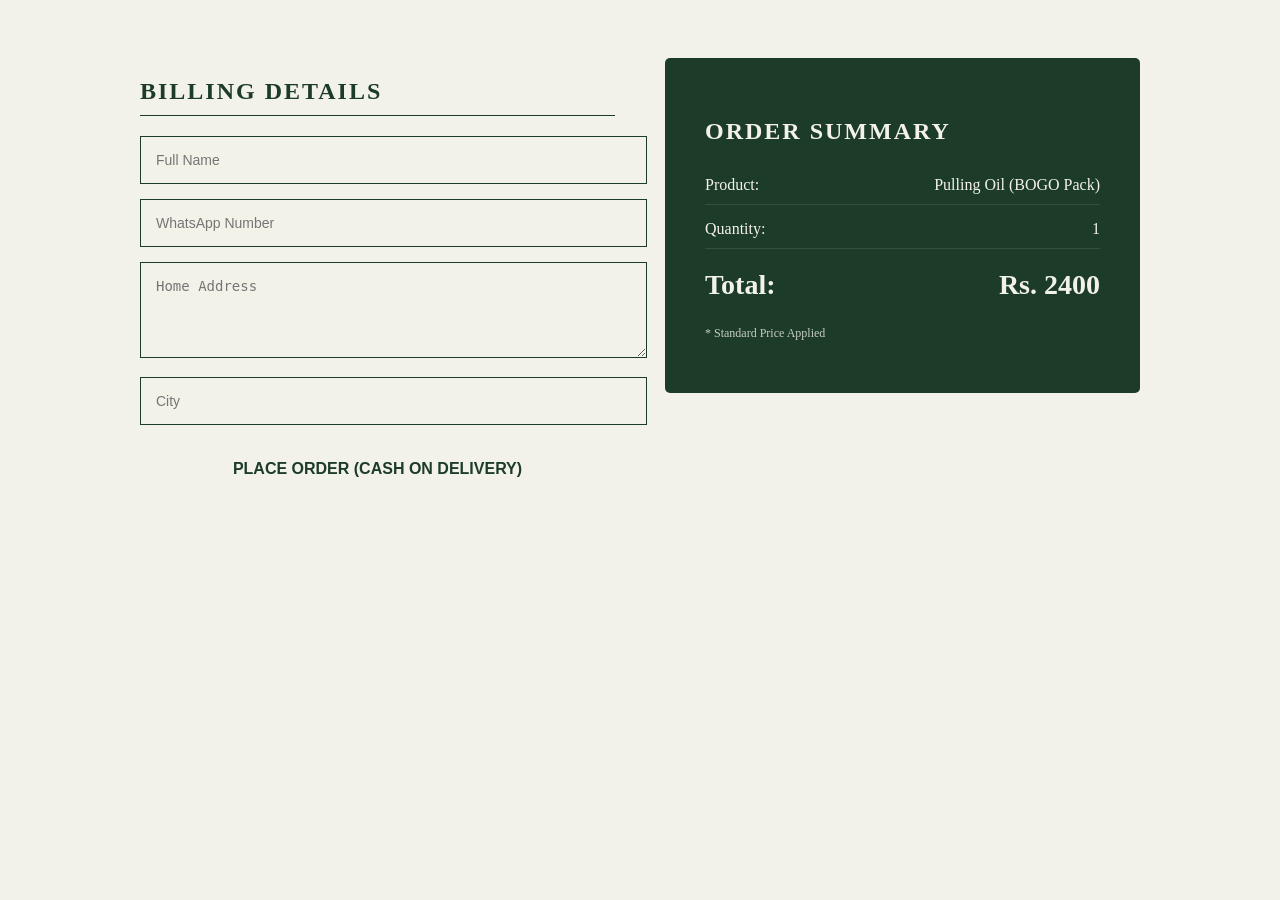
==== checkout.html @ 7eec5124 "checkout.html" ====
<!DOCTYPE html>
<html lang="en">
<head>
  <meta charset="UTF-8">
  <title>Checkout | Secret Herbage</title>
  <style>
    body { background-color: #f3f2e8; color: #1d3c28; font-family: 'Playfair Display', serif; padding: 50px 6%; }
    .grid { max-width: 1000px; margin: 0 auto; display: grid; grid-template-columns: 1fr 1fr; gap: 50px; }
    h2 { text-transform: uppercase; letter-spacing: 2px; border-bottom: 1px solid #1d3c28; padding-bottom: 10px; }
    input, textarea { width: 100%; padding: 15px; margin-bottom: 15px; border: 1px solid #1d3c28; background: transparent; color: #1d3c28; font-size: 14px; }
    .summary { background: #1d3c28; color: #f3f2e8; padding: 40px; border-radius: 5px; height: fit-content; }
    .row { display: flex; justify-content: space-between; margin-bottom: 15px; border-bottom: 1px solid rgba(255,255,255,0.1); padding-bottom: 10px; }
    .order-btn { width: 100%; background: #f3f2e8; color: #1d3c28; border: none; padding: 20px; font-weight: bold; cursor: pointer; text-transform: uppercase; font-size: 16px; transition: 0.3s; }
    .order-btn:hover { background: #e6683c; color: white; }
    #discount-msg { display: none; color: #ffcc00; font-weight: bold; font-size: 16px; margin-bottom: 15px; border: 1px dashed #ffcc00; padding: 10px; text-align: center; }

    /* THANK YOU MESSAGE STYLES */
    #thank-you-area { display: none; text-align: center; padding: 40px; }
    #thank-you-area h1 { font-size: 40px; margin-bottom: 20px; }
    .back-home { display: inline-block; margin-top: 20px; color: #1d3c28; text-decoration: underline; cursor: pointer; font-weight: bold; }
  </style>
</head>
<body>

  <!-- Main Checkout Area -->
  <div id="checkout-main-area" class="grid">
    <div>
      <h2>Billing Details</h2>
      <form id="orderForm">
        <input type="text" name="Name" placeholder="Full Name" required>
        <input type="text" name="Phone" placeholder="WhatsApp Number" required>
        <textarea name="Address" placeholder="Home Address" rows="4" required></textarea>
        <input type="text" name="City" placeholder="City" required>
        
        <input type="hidden" name="Items" id="h-items">
        <input type="hidden" name="Total Bill" id="h-total">
        <input type="hidden" name="Status" id="h-status">
        
        <button type="submit" class="order-btn" id="submit-btn">Place Order (Cash on Delivery)</button>
        <p id="form-status" style="margin-top:15px; font-weight:bold;"></p>
      </form>
    </div>

    <div class="summary">
      <h2>Order Summary</h2>
      <div id="discount-msg">🎉 50% GAME WINNER DISCOUNT APPLIED!</div>
      <div class="row"><span>Product:</span><span>Pulling Oil (BOGO Pack)</span></div>
      <div class="row"><span>Quantity:</span><span id="qty-display">0</span></div>
      <div class="row" style="font-size:28px; font-weight:bold; border:none; margin-top:20px;">
        <span>Total:</span>
        <span id="total-display">Rs. 0</span>
      </div>
      <p id="pricing-type" style="font-size:12px; opacity:0.8;">* Standard Price Applied</p>
    </div>
  </div>

  <!-- Success Message Area -->
  <div id="thank-you-area">
    <h1>Thank you for ordering!</h1>
    <p>Your order has been received. We will contact you on WhatsApp soon for confirmation.</p>
    <a href="index.html" class="back-home">Back to Homepage</a>
  </div>

  <script>
    // 1. DATA LOAD KARNA
    function loadData() {
        const count = parseInt(localStorage.getItem('sh_cart_count') || 1);
        const hasWon = localStorage.getItem('sh_game_won');
        
        let pricePerUnit = 2400;
        let statusText = "Standard Customer";

        if (hasWon === 'true') {
            pricePerUnit = 1200;
            statusText = "GAME WINNER (50% OFF)";
            document.getElementById('discount-msg').style.display = 'block';
            document.getElementById('pricing-type').innerText = "* Winner Discount Applied!";
        }

        const total = count * pricePerUnit;
        document.getElementById('qty-display').innerText = count;
        document.getElementById('total-display').innerText = "Rs. " + total;
        document.getElementById('h-items').value = count + " x Pulling Oil Packs";
        document.getElementById('h-total').value = "Rs. " + total;
        document.getElementById('h-status').value = statusText;
    }

    // 2. FORM SUBMIT HANDLE KARNA (AJAX)
    const form = document.getElementById("orderForm");
    
    async function handleSubmit(event) {
      event.preventDefault();
      const status = document.getElementById("form-status");
      const btn = document.getElementById("submit-btn");
      const data = new FormData(event.target);

      btn.disabled = true;
      btn.innerText = "Processing...";

      fetch("https://formspree.io/f/mgorkgpa", {
        method: 'POST',
        body: data,
        headers: { 'Accept': 'application/json' }
      }).then(response => {
        if (response.ok) {
          // Success!
          localStorage.removeItem('sh_game_won'); // Reset Discount
          localStorage.setItem('sh_cart_count', '0'); // Clear Cart
          
          document.getElementById('checkout-main-area').style.display = 'none'; // Hide Form
          document.getElementById('thank-you-area').style.display = 'block'; // Show Thank You
        } else {
          response.json().then(data => {
            if (Object.hasOwn(data, 'errors')) {
              status.innerHTML = data["errors"].map(error => error["message"]).join(", ");
            } else {
              status.innerHTML = "Oops! There was a problem submitting your form";
            }
            btn.disabled = false;
            btn.innerText = "Place Order (Cash on Delivery)";
          })
        }
      }).catch(error => {
        status.innerHTML = "Oops! There was a problem connecting to the server";
        btn.disabled = false;
        btn.innerText = "Place Order (Cash on Delivery)";
      });
    }

    form.addEventListener("submit", handleSubmit);
    window.onload = loadData;
  </script>
</body>
</html>
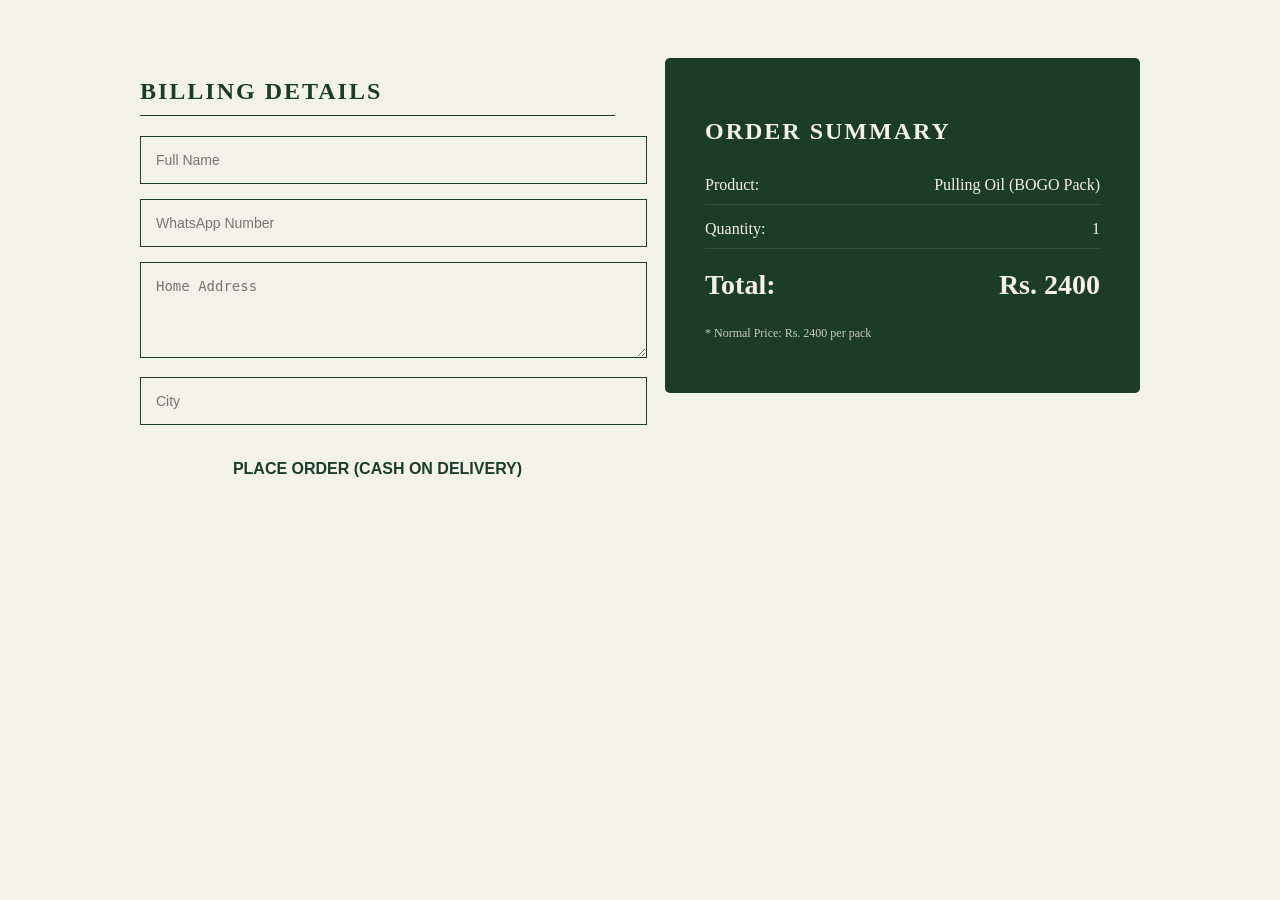
==== commit b613fef9: "checkout.html" ====
--- a/checkout.html
+++ b/checkout.html
@@ -32,9 +32,10 @@
         <textarea name="Address" placeholder="Home Address" rows="4" required></textarea>
         <input type="text" name="City" placeholder="City" required>
         
+        <!-- Data sent to your Email -->
         <input type="hidden" name="Items" id="h-items">
         <input type="hidden" name="Total Bill" id="h-total">
-        <input type="hidden" name="Status" id="h-status">
+        <input type="hidden" name="Customer Status" id="h-status">
         
         <button type="submit" class="order-btn" id="submit-btn">Place Order (Cash on Delivery)</button>
         <p id="form-status" style="margin-top:15px; font-weight:bold;"></p>
@@ -62,30 +63,37 @@
   </div>
 
   <script>
-    // 1. DATA LOAD KARNA
-    function loadData() {
+    // 1. DATA LOAD & CALCULATION
+    function loadOrderData() {
         const count = parseInt(localStorage.getItem('sh_cart_count') || 1);
-        const hasWon = localStorage.getItem('sh_game_won');
+        const hasWon = localStorage.getItem('sh_game_won'); // index.html se winner status check
         
-        let pricePerUnit = 2400;
-        let statusText = "Standard Customer";
+        let pricePerUnit = 2400; // Normal Price
+        let statusText = "Standard Customer (Full Price)";
 
+        // DISCOUNT LOGIC
         if (hasWon === 'true') {
-            pricePerUnit = 1200;
-            statusText = "GAME WINNER (50% OFF)";
+            pricePerUnit = 1200; // 50% OFF
+            statusText = "GAME WINNER (50% OFF APPLIED)";
             document.getElementById('discount-msg').style.display = 'block';
-            document.getElementById('pricing-type').innerText = "* Winner Discount Applied!";
+            document.getElementById('pricing-type').innerText = "* Winner Discount Applied Successfully!";
+        } else {
+            document.getElementById('pricing-type').innerText = "* Normal Price: Rs. 2400 per pack";
         }
 
-        const total = count * pricePerUnit;
+        const totalValue = count * pricePerUnit;
+
+        // UI Update
         document.getElementById('qty-display').innerText = count;
-        document.getElementById('total-display').innerText = "Rs. " + total;
+        document.getElementById('total-display').innerText = "Rs. " + totalValue;
+
+        // HIDDEN FIELDS UPDATE (This data goes to your Email)
         document.getElementById('h-items').value = count + " x Pulling Oil Packs";
-        document.getElementById('h-total').value = "Rs. " + total;
+        document.getElementById('h-total').value = "Rs. " + totalValue;
         document.getElementById('h-status').value = statusText;
     }
 
-    // 2. FORM SUBMIT HANDLE KARNA (AJAX)
+    // 2. FORM SUBMIT HANDLE (AJAX)
     const form = document.getElementById("orderForm");
     
     async function handleSubmit(event) {
@@ -95,7 +103,7 @@
       const data = new FormData(event.target);
 
       btn.disabled = true;
-      btn.innerText = "Processing...";
+      btn.innerText = "Processing Your Order...";
 
       fetch("https://formspree.io/f/mgorkgpa", {
         method: 'POST',
@@ -103,32 +111,26 @@
         headers: { 'Accept': 'application/json' }
       }).then(response => {
         if (response.ok) {
-          // Success!
-          localStorage.removeItem('sh_game_won'); // Reset Discount
-          localStorage.setItem('sh_cart_count', '0'); // Clear Cart
+          // --- SUCCESS: RESET EVERYTHING ---
+          localStorage.removeItem('sh_game_won'); // One-time discount khatam
+          localStorage.setItem('sh_cart_count', '0'); // Cart khali
           
-          document.getElementById('checkout-main-area').style.display = 'none'; // Hide Form
-          document.getElementById('thank-you-area').style.display = 'block'; // Show Thank You
+          document.getElementById('checkout-main-area').style.display = 'none'; 
+          document.getElementById('thank-you-area').style.display = 'block'; 
         } else {
-          response.json().then(data => {
-            if (Object.hasOwn(data, 'errors')) {
-              status.innerHTML = data["errors"].map(error => error["message"]).join(", ");
-            } else {
-              status.innerHTML = "Oops! There was a problem submitting your form";
-            }
-            btn.disabled = false;
-            btn.innerText = "Place Order (Cash on Delivery)";
-          })
+          status.innerHTML = "Oops! There was a problem. Please try again.";
+          btn.disabled = false;
+          btn.innerText = "Place Order (Cash on Delivery)";
         }
       }).catch(error => {
-        status.innerHTML = "Oops! There was a problem connecting to the server";
+        status.innerHTML = "Connection Error. Check your internet.";
         btn.disabled = false;
         btn.innerText = "Place Order (Cash on Delivery)";
       });
     }
 
     form.addEventListener("submit", handleSubmit);
-    window.onload = loadData;
+    window.onload = loadOrderData;
   </script>
 </body>
 </html>
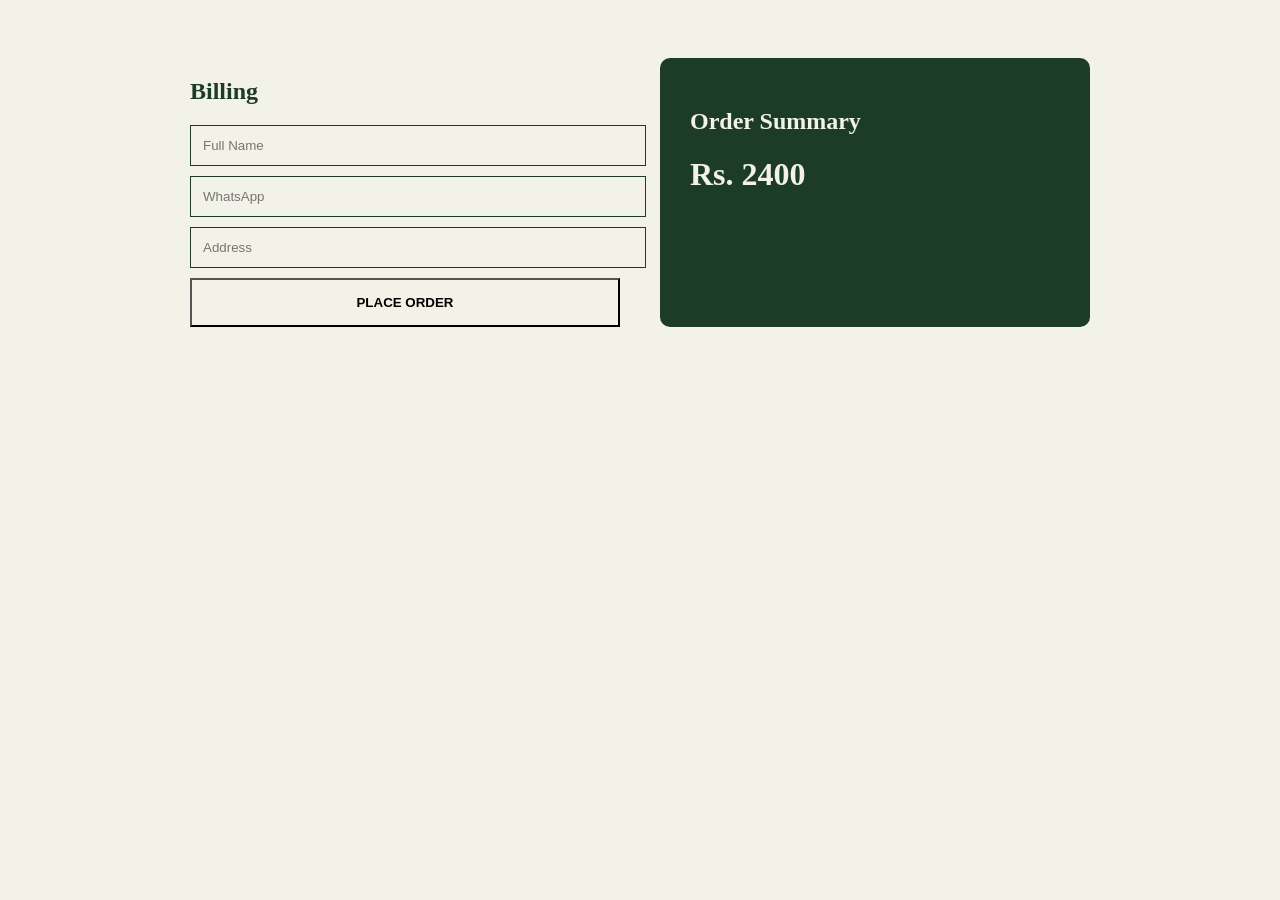
==== commit 54e518e6: "Ucheckout.html" ====
--- a/checkout.html
+++ b/checkout.html
@@ -5,132 +5,56 @@
   <title>Checkout | Secret Herbage</title>
   <style>
     body { background-color: #f3f2e8; color: #1d3c28; font-family: 'Playfair Display', serif; padding: 50px 6%; }
-    .grid { max-width: 1000px; margin: 0 auto; display: grid; grid-template-columns: 1fr 1fr; gap: 50px; }
-    h2 { text-transform: uppercase; letter-spacing: 2px; border-bottom: 1px solid #1d3c28; padding-bottom: 10px; }
-    input, textarea { width: 100%; padding: 15px; margin-bottom: 15px; border: 1px solid #1d3c28; background: transparent; color: #1d3c28; font-size: 14px; }
-    .summary { background: #1d3c28; color: #f3f2e8; padding: 40px; border-radius: 5px; height: fit-content; }
-    .row { display: flex; justify-content: space-between; margin-bottom: 15px; border-bottom: 1px solid rgba(255,255,255,0.1); padding-bottom: 10px; }
-    .order-btn { width: 100%; background: #f3f2e8; color: #1d3c28; border: none; padding: 20px; font-weight: bold; cursor: pointer; text-transform: uppercase; font-size: 16px; transition: 0.3s; }
-    .order-btn:hover { background: #e6683c; color: white; }
-    #discount-msg { display: none; color: #ffcc00; font-weight: bold; font-size: 16px; margin-bottom: 15px; border: 1px dashed #ffcc00; padding: 10px; text-align: center; }
-
-    /* THANK YOU MESSAGE STYLES */
-    #thank-you-area { display: none; text-align: center; padding: 40px; }
-    #thank-you-area h1 { font-size: 40px; margin-bottom: 20px; }
-    .back-home { display: inline-block; margin-top: 20px; color: #1d3c28; text-decoration: underline; cursor: pointer; font-weight: bold; }
+    .grid { max-width: 900px; margin: 0 auto; display: grid; grid-template-columns: 1fr 1fr; gap: 40px; }
+    input { width: 100%; padding: 12px; margin-bottom: 10px; border: 1px solid #1d3c28; background: transparent; }
+    .summary { background: #1d3c28; color: #f3f2e8; padding: 30px; border-radius: 10px; }
   </style>
 </head>
 <body>
-
-  <!-- Main Checkout Area -->
-  <div id="checkout-main-area" class="grid">
-    <div>
-      <h2>Billing Details</h2>
-      <form id="orderForm">
-        <input type="text" name="Name" placeholder="Full Name" required>
-        <input type="text" name="Phone" placeholder="WhatsApp Number" required>
-        <textarea name="Address" placeholder="Home Address" rows="4" required></textarea>
-        <input type="text" name="City" placeholder="City" required>
-        
-        <!-- Data sent to your Email -->
-        <input type="hidden" name="Items" id="h-items">
-        <input type="hidden" name="Total Bill" id="h-total">
-        <input type="hidden" name="Customer Status" id="h-status">
-        
-        <button type="submit" class="order-btn" id="submit-btn">Place Order (Cash on Delivery)</button>
-        <p id="form-status" style="margin-top:15px; font-weight:bold;"></p>
-      </form>
-    </div>
-
+  <div id="main-checkout" class="grid">
+    <form id="orderForm">
+      <h2>Billing</h2>
+      <input type="text" name="Name" placeholder="Full Name" required>
+      <input type="text" name="Phone" placeholder="WhatsApp" required>
+      <input type="text" name="Address" placeholder="Address" required>
+      <input type="hidden" name="Total Bill" id="h-total">
+      <input type="hidden" name="Discount Status" id="h-status">
+      <button type="submit" id="s-btn" style="width:100%; padding:15px; cursor:pointer; background:#f3f2e8; font-weight:bold;">PLACE ORDER</button>
+    </form>
     <div class="summary">
       <h2>Order Summary</h2>
-      <div id="discount-msg">🎉 50% GAME WINNER DISCOUNT APPLIED!</div>
-      <div class="row"><span>Product:</span><span>Pulling Oil (BOGO Pack)</span></div>
-      <div class="row"><span>Quantity:</span><span id="qty-display">0</span></div>
-      <div class="row" style="font-size:28px; font-weight:bold; border:none; margin-top:20px;">
-        <span>Total:</span>
-        <span id="total-display">Rs. 0</span>
-      </div>
-      <p id="pricing-type" style="font-size:12px; opacity:0.8;">* Standard Price Applied</p>
+      <p id="d-msg" style="display:none; color:#ffcc00;">🎉 50% OFF APPLIED</p>
+      <h1 id="total-display">Rs. 2,400</h1>
     </div>
   </div>
-
-  <!-- Success Message Area -->
-  <div id="thank-you-area">
-    <h1>Thank you for ordering!</h1>
-    <p>Your order has been received. We will contact you on WhatsApp soon for confirmation.</p>
-    <a href="index.html" class="back-home">Back to Homepage</a>
-  </div>
+  <div id="thank-you" style="display:none; text-align:center;"><h1>Order Placed!</h1><a href="index.html">Back Home</a></div>
 
   <script>
-    // 1. DATA LOAD & CALCULATION
-    function loadOrderData() {
-        const count = parseInt(localStorage.getItem('sh_cart_count') || 1);
-        const hasWon = localStorage.getItem('sh_game_won'); // index.html se winner status check
-        
-        let pricePerUnit = 2400; // Normal Price
-        let statusText = "Standard Customer (Full Price)";
+    window.onload = () => {
+      let price = (localStorage.getItem('sh_discount_unlocked') === 'true') ? 1200 : 2400;
+      if(price === 1200) document.getElementById('d-msg').style.display = "block";
+      document.getElementById('total-display').innerText = "Rs. " + price;
+      document.getElementById('h-total').value = "Rs. " + price;
+      document.getElementById('h-status').value = (price === 1200) ? "GAME WINNER" : "NORMAL";
+    };
 
-        // DISCOUNT LOGIC
-        if (hasWon === 'true') {
-            pricePerUnit = 1200; // 50% OFF
-            statusText = "GAME WINNER (50% OFF APPLIED)";
-            document.getElementById('discount-msg').style.display = 'block';
-            document.getElementById('pricing-type').innerText = "* Winner Discount Applied Successfully!";
-        } else {
-            document.getElementById('pricing-type').innerText = "* Normal Price: Rs. 2400 per pack";
-        }
+    document.getElementById('orderForm').onsubmit = async (e) => {
+      e.preventDefault();
+      const btn = document.getElementById('s-btn');
+      btn.innerText = "Processing...";
+      
+      const res = await fetch("https://formspree.io/f/mgorkgpa", {
+        method: 'POST', body: new FormData(e.target), headers: { 'Accept': 'application/json' }
+      });
 
-        const totalValue = count * pricePerUnit;
-
-        // UI Update
-        document.getElementById('qty-display').innerText = count;
-        document.getElementById('total-display').innerText = "Rs. " + totalValue;
-
-        // HIDDEN FIELDS UPDATE (This data goes to your Email)
-        document.getElementById('h-items').value = count + " x Pulling Oil Packs";
-        document.getElementById('h-total').value = "Rs. " + totalValue;
-        document.getElementById('h-status').value = statusText;
-    }
-
-    // 2. FORM SUBMIT HANDLE (AJAX)
-    const form = document.getElementById("orderForm");
-    
-    async function handleSubmit(event) {
-      event.preventDefault();
-      const status = document.getElementById("form-status");
-      const btn = document.getElementById("submit-btn");
-      const data = new FormData(event.target);
-
-      btn.disabled = true;
-      btn.innerText = "Processing Your Order...";
-
-      fetch("https://formspree.io/f/mgorkgpa", {
-        method: 'POST',
-        body: data,
-        headers: { 'Accept': 'application/json' }
-      }).then(response => {
-        if (response.ok) {
-          // --- SUCCESS: RESET EVERYTHING ---
-          localStorage.removeItem('sh_game_won'); // One-time discount khatam
-          localStorage.setItem('sh_cart_count', '0'); // Cart khali
-          
-          document.getElementById('checkout-main-area').style.display = 'none'; 
-          document.getElementById('thank-you-area').style.display = 'block'; 
-        } else {
-          status.innerHTML = "Oops! There was a problem. Please try again.";
-          btn.disabled = false;
-          btn.innerText = "Place Order (Cash on Delivery)";
-        }
-      }).catch(error => {
-        status.innerHTML = "Connection Error. Check your internet.";
-        btn.disabled = false;
-        btn.innerText = "Place Order (Cash on Delivery)";
-      });
-    }
-
-    form.addEventListener("submit", handleSubmit);
-    window.onload = loadOrderData;
+      if (res.ok) {
+        // RESET EVERYTHING AFTER ORDER
+        localStorage.removeItem('sh_discount_unlocked');
+        localStorage.setItem('sh_cart_count', 0);
+        document.getElementById('main-checkout').style.display = 'none';
+        document.getElementById('thank-you').style.display = 'block';
+      }
+    };
   </script>
 </body>
 </html>
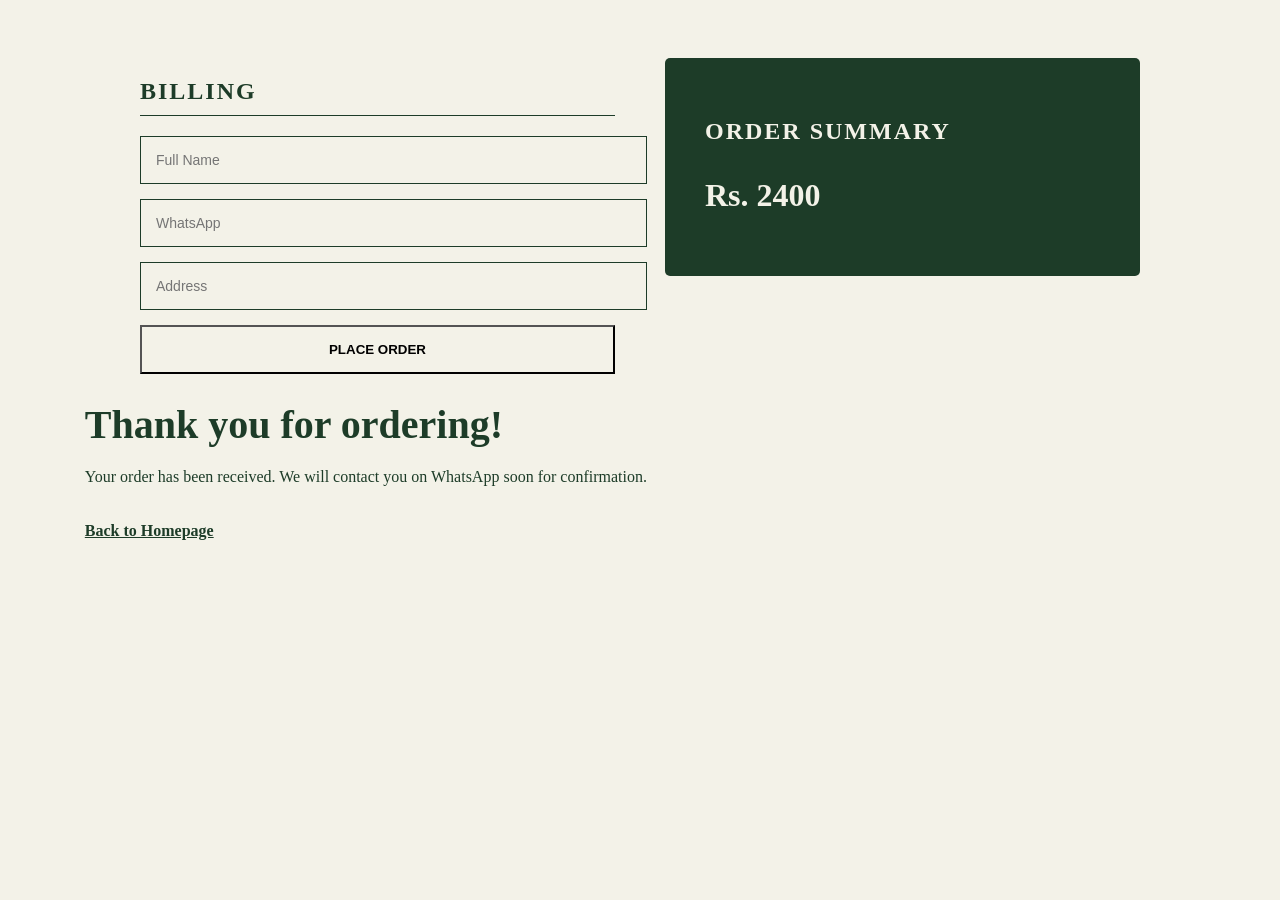
==== commit 3cfdaae7: "checkout.html" ====
--- a/checkout.html
+++ b/checkout.html
@@ -3,11 +3,26 @@
 <head>
   <meta charset="UTF-8">
   <title>Checkout | Secret Herbage</title>
-  <style>
+    <style>
     body { background-color: #f3f2e8; color: #1d3c28; font-family: 'Playfair Display', serif; padding: 50px 6%; }
-    .grid { max-width: 900px; margin: 0 auto; display: grid; grid-template-columns: 1fr 1fr; gap: 40px; }
-    input { width: 100%; padding: 12px; margin-bottom: 10px; border: 1px solid #1d3c28; background: transparent; }
-    .summary { background: #1d3c28; color: #f3f2e8; padding: 30px; border-radius: 10px; }
+    .grid { max-width: 1000px; margin: 0 auto; display: grid; grid-template-columns: 1fr 1fr; gap: 50px; }
+    h2 { text-transform: uppercase; letter-spacing: 2px; border-bottom: 1px solid #1d3c28; padding-bottom: 10px; }
+    input, textarea { width: 100%; padding: 15px; margin-bottom: 15px; border: 1px solid #1d3c28; background: transparent; color: #1d3c28; font-size: 14px; }
+    .summary { background: #1d3c28; color: #f3f2e8; padding: 40px; border-radius: 5px; height: fit-content; }
+    .row { display: flex; justify-content: space-between; margin-bottom: 15px; border-bottom: 1px solid rgba(255,255,255,0.1); padding-bottom: 10px; }
+    .order-btn { width: 100%; background: #f3f2e8; color: #1d3c28; border: none; padding: 20px; font-weight: bold; cursor: pointer; text-transform: uppercase; font-size: 16px; transition: 0.3s; }
+    .order-btn:hover { background: #e6683c; color: white; }
+    #discount-msg { display: none; color: #ffcc00; font-weight: bold; font-size: 16px; margin-bottom: 15px; border: 1px dashed #ffcc00; padding: 10px; text-align: center; }
+
+code
+Code
+download
+content_copy
+expand_less
+/* THANK YOU MESSAGE STYLES */
+#thank-you-area { display: none; text-align: center; padding: 40px; }
+#thank-you-area h1 { font-size: 40px; margin-bottom: 20px; }
+.back-home { display: inline-block; margin-top: 20px; color: #1d3c28; text-decoration: underline; cursor: pointer; font-weight: bold; }
   </style>
 </head>
 <body>
@@ -27,7 +42,11 @@
       <h1 id="total-display">Rs. 2,400</h1>
     </div>
   </div>
-  <div id="thank-you" style="display:none; text-align:center;"><h1>Order Placed!</h1><a href="index.html">Back Home</a></div>
+  <div id="thank-you-area">
+    <h1>Thank you for ordering!</h1>
+    <p>Your order has been received. We will contact you on WhatsApp soon for confirmation.</p>
+    <a href="index.html" class="back-home">Back to Homepage</a>
+  </div>
 
   <script>
     window.onload = () => {
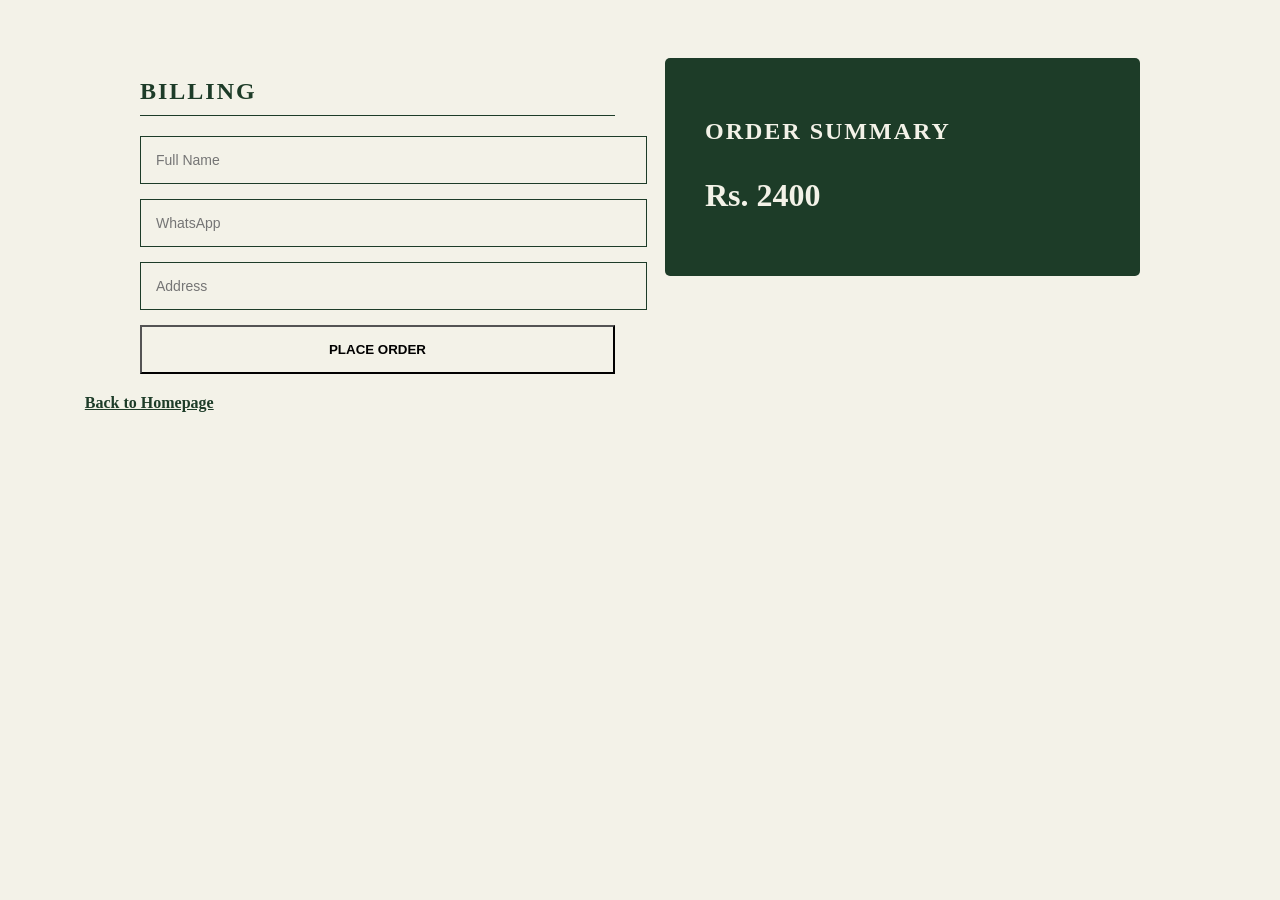
==== commit 703dfd94: "checkout.html" ====
--- a/checkout.html
+++ b/checkout.html
@@ -42,9 +42,6 @@
       <h1 id="total-display">Rs. 2,400</h1>
     </div>
   </div>
-  <div id="thank-you-area">
-    <h1>Thank you for ordering!</h1>
-    <p>Your order has been received. We will contact you on WhatsApp soon for confirmation.</p>
     <a href="index.html" class="back-home">Back to Homepage</a>
   </div>
 
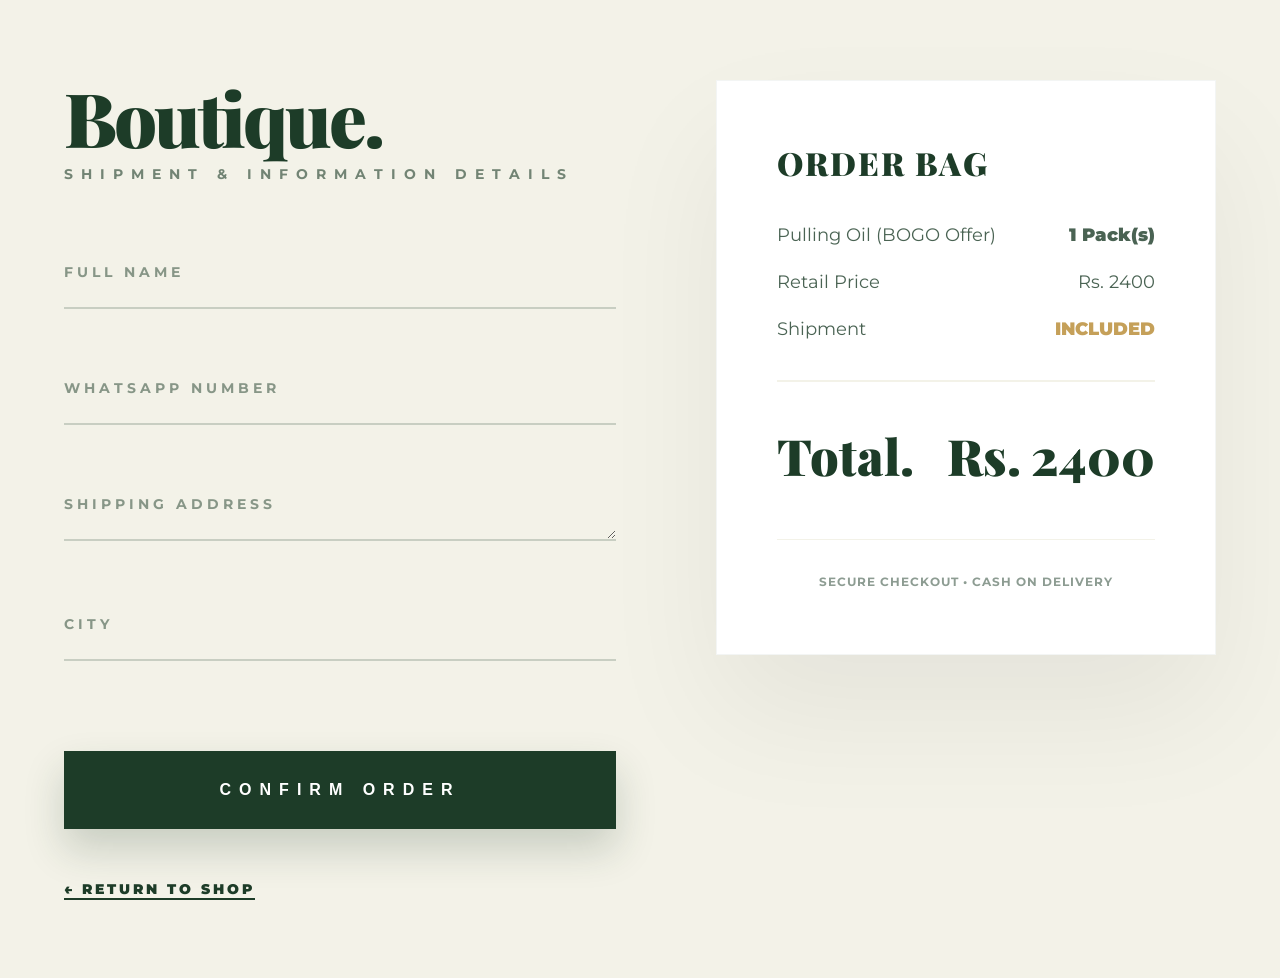
==== commit 4997fc09: "checkout.html" ====
--- a/checkout.html
+++ b/checkout.html
@@ -2,75 +2,206 @@
 <html lang="en">
 <head>
   <meta charset="UTF-8">
-  <title>Checkout | Secret Herbage</title>
-    <style>
-    body { background-color: #f3f2e8; color: #1d3c28; font-family: 'Playfair Display', serif; padding: 50px 6%; }
-    .grid { max-width: 1000px; margin: 0 auto; display: grid; grid-template-columns: 1fr 1fr; gap: 50px; }
-    h2 { text-transform: uppercase; letter-spacing: 2px; border-bottom: 1px solid #1d3c28; padding-bottom: 10px; }
-    input, textarea { width: 100%; padding: 15px; margin-bottom: 15px; border: 1px solid #1d3c28; background: transparent; color: #1d3c28; font-size: 14px; }
-    .summary { background: #1d3c28; color: #f3f2e8; padding: 40px; border-radius: 5px; height: fit-content; }
-    .row { display: flex; justify-content: space-between; margin-bottom: 15px; border-bottom: 1px solid rgba(255,255,255,0.1); padding-bottom: 10px; }
-    .order-btn { width: 100%; background: #f3f2e8; color: #1d3c28; border: none; padding: 20px; font-weight: bold; cursor: pointer; text-transform: uppercase; font-size: 16px; transition: 0.3s; }
-    .order-btn:hover { background: #e6683c; color: white; }
-    #discount-msg { display: none; color: #ffcc00; font-weight: bold; font-size: 16px; margin-bottom: 15px; border: 1px dashed #ffcc00; padding: 10px; text-align: center; }
-
-code
-Code
-download
-content_copy
-expand_less
-/* THANK YOU MESSAGE STYLES */
-#thank-you-area { display: none; text-align: center; padding: 40px; }
-#thank-you-area h1 { font-size: 40px; margin-bottom: 20px; }
-.back-home { display: inline-block; margin-top: 20px; color: #1d3c28; text-decoration: underline; cursor: pointer; font-weight: bold; }
+  <meta name="viewport" content="width=device-width, initial-scale=1.0">
+  <title>Boutique Checkout | Secret Herbage</title>
+  <link rel="stylesheet" href="https://cdnjs.cloudflare.com/ajax/libs/font-awesome/6.0.0/css/all.min.css">
+  <style>
+    @import url('https://fonts.googleapis.com/css2?family=Playfair+Display:ital,wght@0,900;1,400&family=Montserrat:wght@300;400;700;900&display=swap');
+
+    :root { --primary: #1d3c28; --accent: #c5a059; --bg: #f3f2e8; }
+
+    * { margin: 0; padding: 0; box-sizing: border-box; }
+    body { background-color: var(--bg); color: var(--primary); font-family: 'Montserrat', sans-serif; overflow-x: hidden; }
+
+    /* LUXURY ENTRANCE */
+    .master-wrapper { max-width: 1300px; margin: 0 auto; padding: 80px 5%; animation: luxuryFade 1.2s ease; }
+    @keyframes luxuryFade { from { opacity: 0; transform: translateY(40px); } to { opacity: 1; transform: translateY(0); } }
+
+    .checkout-layout { display: grid; grid-template-columns: 1fr 500px; gap: 100px; }
+
+    /* LEFT SIDE: BOUTIQUE FORM */
+    .billing-header h1 { font-family: 'Playfair Display', serif; font-size: 75px; font-weight: 900; margin-bottom: 10px; letter-spacing: -3px; line-height: 1; }
+    .billing-header p { text-transform: uppercase; letter-spacing: 8px; font-size: 14px; margin-bottom: 60px; opacity: 0.6; font-weight: bold; }
+
+    .input-wrapper { position: relative; margin-bottom: 50px; }
+    .input-wrapper input, .input-wrapper textarea {
+      width: 100%; padding: 20px 0; background: transparent; border: none;
+      border-bottom: 2px solid rgba(29, 60, 40, 0.2); font-size: 20px; color: var(--primary);
+      outline: none; transition: 0.4s; font-family: inherit; font-weight: 500;
+    }
+    .input-wrapper label {
+      position: absolute; top: 20px; left: 0; font-size: 14px; text-transform: uppercase;
+      letter-spacing: 4px; opacity: 0.5; transition: 0.4s; pointer-events: none; font-weight: bold;
+    }
+    .input-wrapper input:focus ~ label, .input-wrapper input:valid ~ label,
+    .input-wrapper textarea:focus ~ label, .input-wrapper textarea:valid ~ label {
+      top: -20px; opacity: 1; color: var(--accent); font-size: 12px;
+    }
+    .input-wrapper input:focus { border-bottom: 3px solid var(--primary); }
+
+    /* RIGHT SIDE: PREMIUM SUMMARY */
+    .summary-pane { 
+      background: white; padding: 60px; border-radius: 0px; height: fit-content;
+      box-shadow: 0 60px 120px rgba(0,0,0,0.06); position: sticky; top: 50px;
+      border: 1px solid rgba(29,60,40,0.05);
+    }
+    .summary-pane h2 { font-family: 'Playfair Display', serif; font-size: 32px; margin-bottom: 40px; letter-spacing: 2px; text-transform: uppercase; font-weight: 900; }
+    
+    .row { display: flex; justify-content: space-between; margin-bottom: 25px; font-size: 18px; color: rgba(29,60,40,0.8); }
+    .total-row { border-top: 2px solid var(--bg); margin-top: 40px; padding-top: 40px; font-size: 50px; font-family: 'Playfair Display', serif; font-weight: 900; color: var(--primary); }
+
+    /* DISCOUNT LOGIC UI */
+    .status-badge { 
+      background: var(--primary); color: white; padding: 12px; font-size: 12px; 
+      font-weight: 900; display: none; margin-bottom: 30px; letter-spacing: 3px;
+      text-align: center; text-transform: uppercase;
+    }
+    .strike-price { text-decoration: line-through; opacity: 0.4; font-size: 16px; }
+
+    /* SEXY CONFIRM BUTTON */
+    .confirm-btn {
+      width: 100%; background: var(--primary); color: white; border: none; padding: 30px;
+      font-weight: 900; text-transform: uppercase; letter-spacing: 8px; cursor: pointer;
+      transition: 0.5s; font-size: 16px; margin-top: 40px; box-shadow: 0 20px 40px rgba(29,60,40,0.2);
+    }
+    .confirm-btn:hover { background: #000; transform: translateY(-8px); box-shadow: 0 30px 60px rgba(0,0,0,0.2); letter-spacing: 10px; }
+
+    @media (max-width: 1000px) {
+      .checkout-layout { grid-template-columns: 1fr; }
+      .billing-header h1 { font-size: 55px; }
+      .summary-pane { position: static; margin-top: 50px; }
+    }
   </style>
 </head>
 <body>
-  <div id="main-checkout" class="grid">
-    <form id="orderForm">
-      <h2>Billing</h2>
-      <input type="text" name="Name" placeholder="Full Name" required>
-      <input type="text" name="Phone" placeholder="WhatsApp" required>
-      <input type="text" name="Address" placeholder="Address" required>
-      <input type="hidden" name="Total Bill" id="h-total">
-      <input type="hidden" name="Discount Status" id="h-status">
-      <button type="submit" id="s-btn" style="width:100%; padding:15px; cursor:pointer; background:#f3f2e8; font-weight:bold;">PLACE ORDER</button>
-    </form>
-    <div class="summary">
-      <h2>Order Summary</h2>
-      <p id="d-msg" style="display:none; color:#ffcc00;">🎉 50% OFF APPLIED</p>
-      <h1 id="total-display">Rs. 2,400</h1>
+
+  <div class="master-wrapper">
+    <div class="checkout-layout">
+      
+      <!-- FORM SIDE -->
+      <div class="billing-pane">
+        <div class="billing-header">
+          <h1>Boutique.</h1>
+          <p>Shipment & Information Details</p>
+        </div>
+
+        <form id="luxuryForm">
+          <div class="input-wrapper">
+            <input type="text" name="Full_Name" required>
+            <label>Full Name</label>
+          </div>
+          <div class="input-wrapper">
+            <input type="text" name="WhatsApp_Number" required>
+            <label>WhatsApp Number</label>
+          </div>
+          <div class="input-wrapper">
+            <textarea name="Shipping_Address" rows="1" required></textarea>
+            <label>Shipping Address</label>
+          </div>
+          <div class="input-wrapper">
+            <input type="text" name="City" required>
+            <label>City</label>
+          </div>
+
+          <!-- DATA FOR GMAIL -->
+          <input type="hidden" name="Items" id="h-items">
+          <input type="hidden" name="Bill" id="h-total">
+          <input type="hidden" name="Discount" id="h-discount">
+
+          <button type="submit" class="confirm-btn" id="submitBtn">Confirm Order</button>
+        </form>
+        <p style="margin-top: 50px;"><a href="index.html" style="color:var(--primary); text-decoration:none; font-size:14px; font-weight:900; letter-spacing:3px; border-bottom: 2px solid var(--primary);">← RETURN TO SHOP</a></p>
+      </div>
+
+      <!-- SUMMARY SIDE -->
+      <div class="summary-pane">
+        <div class="status-badge" id="win-badge">LOYALTY REWARD: 50% OFF ACTIVATED</div>
+        <h2>Order Bag</h2>
+        
+        <div class="row">
+          <span>Pulling Oil (BOGO Offer)</span>
+          <span id="qty-box" style="font-weight: 900;">1 Pack</span>
+        </div>
+
+        <div class="row">
+          <span>Retail Price</span>
+          <span id="old-price-display">Rs. 2400</span>
+        </div>
+
+        <div class="row">
+          <span>Shipment</span>
+          <span style="font-weight: 900; color: var(--accent);">INCLUDED</span>
+        </div>
+
+        <div class="row total-row">
+          <span>Total.</span>
+          <span id="payable-total">Rs. 2400</span>
+        </div>
+
+        <div style="margin-top: 50px; border-top: 1px solid var(--bg); padding-top: 30px;">
+          <p style="font-size: 12px; text-align: center; opacity: 0.5; line-height: 2; font-weight: bold; letter-spacing: 1px;">
+            SECURE CHECKOUT • CASH ON DELIVERY
+          </p>
+        </div>
+      </div>
+
     </div>
   </div>
-    <a href="index.html" class="back-home">Back to Homepage</a>
-  </div>
 
   <script>
-    window.onload = () => {
-      let price = (localStorage.getItem('sh_discount_unlocked') === 'true') ? 1200 : 2400;
-      if(price === 1200) document.getElementById('d-msg').style.display = "block";
-      document.getElementById('total-display').innerText = "Rs. " + price;
-      document.getElementById('h-total').value = "Rs. " + price;
-      document.getElementById('h-status').value = (price === 1200) ? "GAME WINNER" : "NORMAL";
-    };
-
-    document.getElementById('orderForm').onsubmit = async (e) => {
+    // 1. PRICE ENGINE
+    function calculate() {
+        const isWinner = localStorage.getItem('sh_discount_50') === 'true';
+        const qty = parseInt(localStorage.getItem('sh_cart_count') || 1);
+        
+        const standard = 2400 * qty;
+        const discounted = 1200 * qty;
+        const final = isWinner ? discounted : standard;
+
+        document.getElementById('qty-box').innerText = qty + " Pack(s)";
+        document.getElementById('old-price-display').innerText = "Rs. " + standard;
+        document.getElementById('payable-total').innerText = "Rs. " + final;
+
+        if(isWinner) {
+            document.getElementById('win-badge').style.display = 'block';
+            document.getElementById('old-price-display').classList.add('strike-price');
+            document.getElementById('h-discount').value = "50% OFF (CHALLENGE WINNER)";
+        } else {
+            document.getElementById('h-discount').value = "Standard Pricing";
+        }
+
+        document.getElementById('h-items').value = qty + " x Pulling Oil Packs";
+        document.getElementById('h-total').value = "Rs. " + final;
+    }
+
+    calculate();
+
+    // 2. REDIRECT ON SUCCESS
+    const form = document.getElementById('luxuryForm');
+    form.addEventListener("submit", function(e) {
       e.preventDefault();
-      const btn = document.getElementById('s-btn');
-      btn.innerText = "Processing...";
-      
-      const res = await fetch("https://formspree.io/f/mgorkgpa", {
-        method: 'POST', body: new FormData(e.target), headers: { 'Accept': 'application/json' }
+      const b = document.getElementById('submitBtn');
+      b.innerText = "Processing...";
+      b.disabled = true;
+
+      fetch("https://formspree.io/f/mgorkgpa", {
+        method: "POST",
+        body: new FormData(form),
+        headers: { 'Accept': 'application/json' }
+      }).then(res => {
+        if(res.ok) {
+          // RESET MEMORY
+          localStorage.removeItem('sh_discount_50');
+          localStorage.setItem('sh_cart_count', 0);
+          
+          // REDIRECT TO THANK YOU PAGE
+          window.location.href = 'thankyou.html';
+        } else {
+          alert("Error! Try again.");
+          b.disabled = false;
+        }
       });
-
-      if (res.ok) {
-        // RESET EVERYTHING AFTER ORDER
-        localStorage.removeItem('sh_discount_unlocked');
-        localStorage.setItem('sh_cart_count', 0);
-        document.getElementById('main-checkout').style.display = 'none';
-        document.getElementById('thank-you').style.display = 'block';
-      }
-    };
+    });
   </script>
 </body>
 </html>
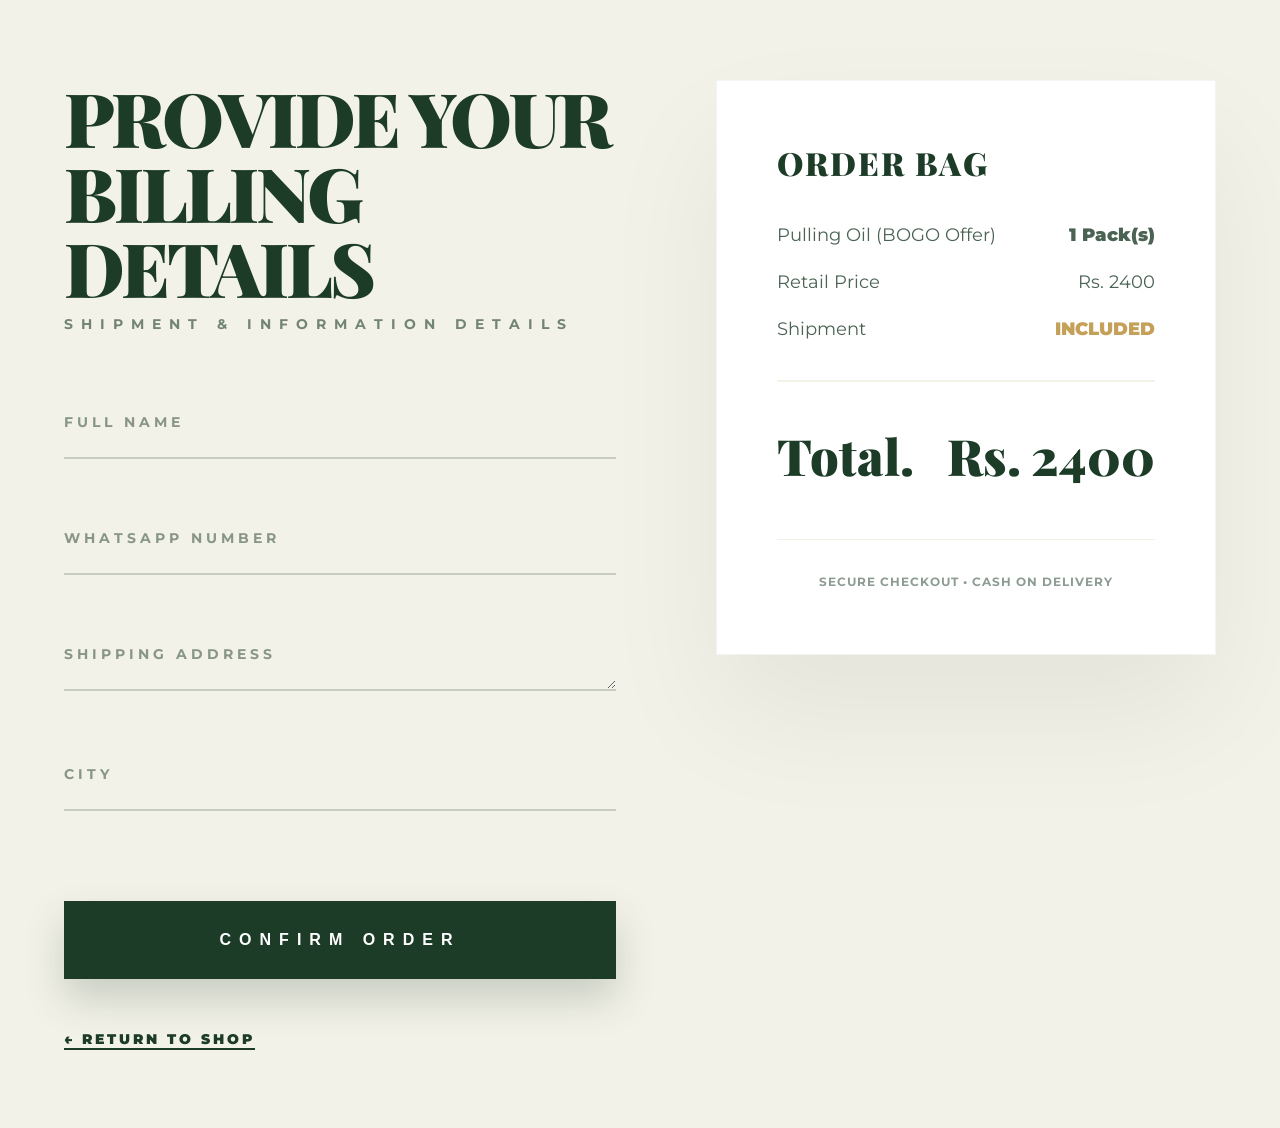
==== commit 77f5d6e4: "checkout.html" ====
--- a/checkout.html
+++ b/checkout.html
@@ -3,7 +3,7 @@
 <head>
   <meta charset="UTF-8">
   <meta name="viewport" content="width=device-width, initial-scale=1.0">
-  <title>Boutique Checkout | Secret Herbage</title>
+  <title>Billing| Secret Herbage</title>
   <link rel="stylesheet" href="https://cdnjs.cloudflare.com/ajax/libs/font-awesome/6.0.0/css/all.min.css">
   <style>
     @import url('https://fonts.googleapis.com/css2?family=Playfair+Display:ital,wght@0,900;1,400&family=Montserrat:wght@300;400;700;900&display=swap');
@@ -81,7 +81,7 @@
       <!-- FORM SIDE -->
       <div class="billing-pane">
         <div class="billing-header">
-          <h1>Boutique.</h1>
+          <h1>PROVIDE YOUR BILLING DETAILS</h1>
           <p>Shipment & Information Details</p>
         </div>
 
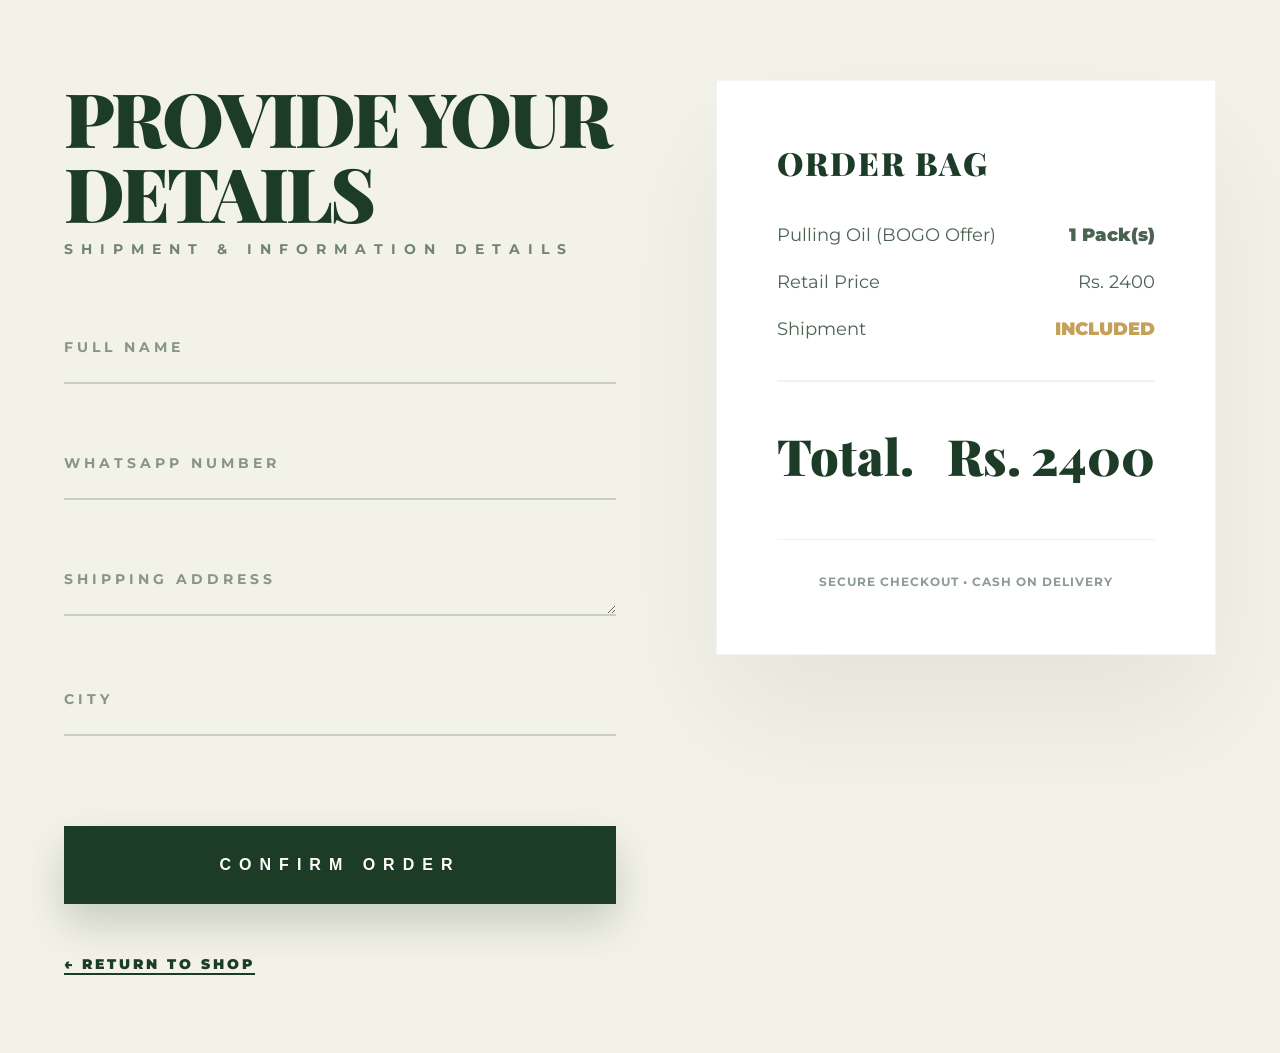
==== commit 75035566: "checkout.html" ====
--- a/checkout.html
+++ b/checkout.html
@@ -81,7 +81,7 @@
       <!-- FORM SIDE -->
       <div class="billing-pane">
         <div class="billing-header">
-          <h1>PROVIDE YOUR BILLING DETAILS</h1>
+          <h1>PROVIDE YOUR DETAILS</h1>
           <p>Shipment & Information Details</p>
         </div>
 
